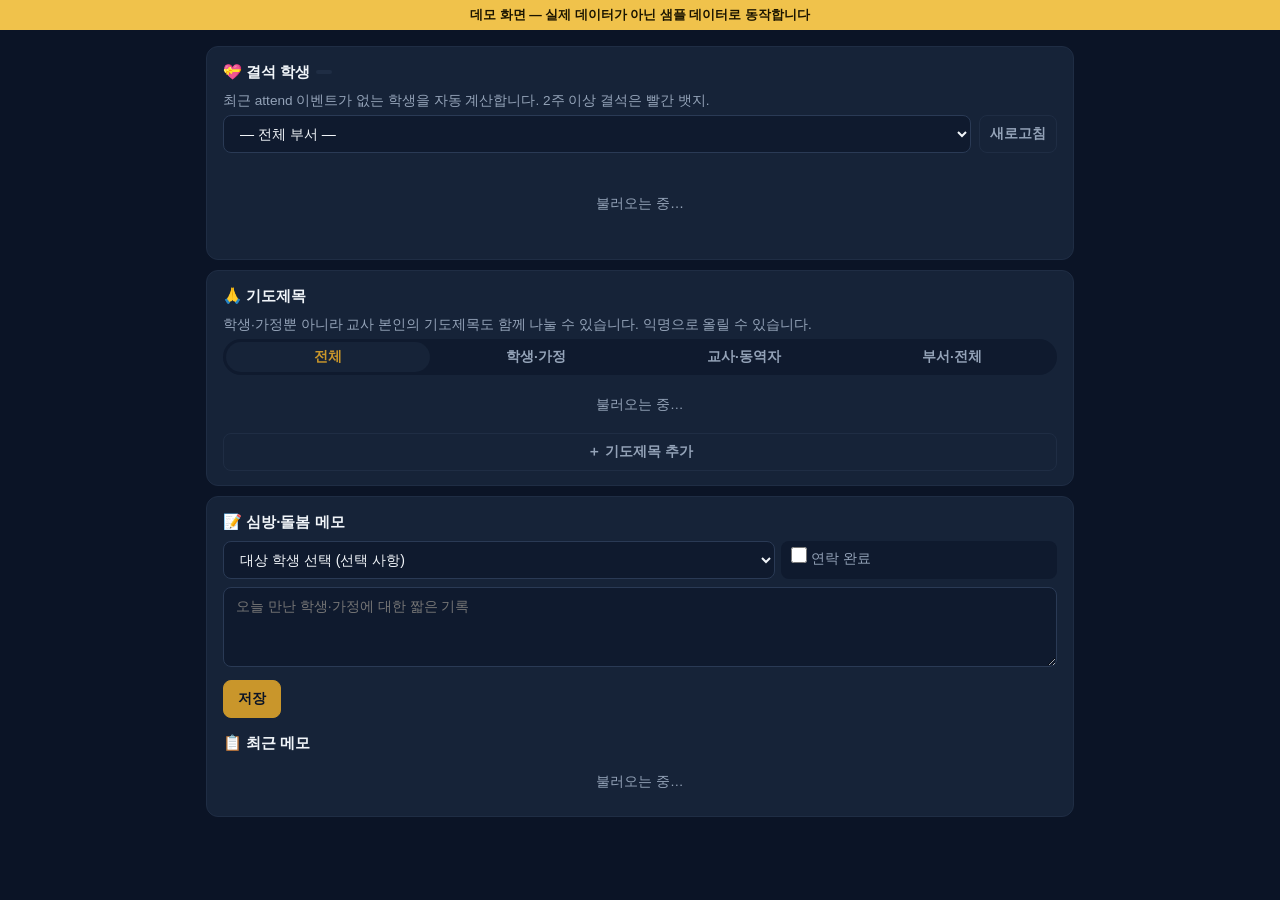
==== alerts.html @ be1c10ff "이음 스쿨 v5 데모 — 샘플 데이터로 동작 (로그인 불필요)" ====
<!doctype html>
<html lang="ko">
<head>
<meta charset="utf-8" />
<meta name="viewport" content="width=device-width, initial-scale=1" />
<meta name="theme-color" content="#0B1426" />
<title>이음 교회학교 — 돌봄</title>
<link rel="stylesheet" href="./static/eum-shell-v2.css" />
<style>
  .filter-tabs {
    display: flex; gap: 4px;
    background: var(--bg-input);
    padding: 3px;
    border-radius: var(--radius-pill);
    margin-bottom: 10px;
  }
  .filter-tabs button {
    flex: 1;
    background: transparent;
    border: 0;
    color: var(--text-sub);
    padding: 6px 10px;
    border-radius: var(--radius-pill);
    font-size: 0.85rem;
    font-weight: 600;
    cursor: pointer;
    font-family: inherit;
  }
  .filter-tabs button.on {
    background: var(--bg-card);
    color: var(--teal);
  }
  .prayer-li {
    align-items: flex-start !important;
  }
  .prayer-li .who-line {
    display: flex; align-items: center; gap: 6px;
    margin-bottom: 2px; flex-wrap: wrap;
  }
  .prayer-li .actions {
    margin-left: auto; display: flex; gap: 4px;
  }
  .prayer-form {
    background: var(--bg-soft);
    border: 1px solid var(--border);
    border-radius: var(--radius-btn);
    padding: 10px;
    margin-top: 8px;
  }
  .prayer-form .radio-row {
    display: flex; gap: 6px; flex-wrap: wrap; margin-bottom: 8px;
  }
  .prayer-form .radio-row label {
    flex: 1; min-width: 90px;
    display: inline-flex; align-items: center; gap: 4px;
    padding: 5px 10px;
    background: var(--bg-input);
    border: 1px solid var(--border-strong);
    border-radius: var(--radius-pill);
    font-size: 0.85rem;
    cursor: pointer; margin: 0;
    justify-content: center;
  }
  .prayer-form .radio-row label.on {
    background: rgba(167,139,250,0.15);
    border-color: var(--purple);
    color: var(--purple);
    font-weight: 700;
  }
  .prayer-form .radio-row input { display: none; }
  .anon-toggle {
    display: flex; align-items: center; gap: 6px;
    padding: 6px 10px;
    background: var(--bg-input);
    border-radius: var(--radius-btn);
    font-size: 0.85rem;
    margin: 6px 0;
    cursor: pointer;
  }
  .anon-toggle input { width: 16px; height: 16px; margin: 0; }

  .care-form .form-grid {
    display: grid; grid-template-columns: 2fr 1fr; gap: 6px;
    margin-bottom: 8px;
  }
  @media (max-width: 480px) {
    .care-form .form-grid { grid-template-columns: 1fr; }
  }
  .care-log-li { align-items: flex-start !important; }
  .care-log-li .actions { margin-left: auto; display: flex; gap: 4px; flex-shrink: 0; }
</style>
</head>
<body>
<div style="position:sticky;top:0;z-index:9999;background:#F0C24B;color:#1A1400;text-align:center;padding:6px 10px;font-size:12.5px;font-weight:700;font-family:sans-serif;">데모 화면 — 실제 데이터가 아닌 샘플 데이터로 동작합니다</div>

<main class="eum-main">

  <!-- 결석 학생 -->
  <section class="eum-c">
    <h2>💝 결석 학생 <span class="eum-badge" id="absent-count"></span></h2>
    <p class="hint">최근 attend 이벤트가 없는 학생을 자동 계산합니다. 2주 이상 결석은 빨간 뱃지.</p>
    <div style="display:flex; gap:8px; margin-bottom: 8px;">
      <select id="absent-dept" style="flex:1"><option value="">— 전체 부서 —</option></select>
      <button class="eum-btn eum-btn--ghost eum-btn--sm" id="btn-refresh-absent">새로고침</button>
    </div>
    <div id="absent-list">
      <div class="eum-empty"><div class="msg">불러오는 중…</div></div>
    </div>
  </section>

  <!-- 기도제목 -->
  <section class="eum-c">
    <h2>🙏 기도제목</h2>
    <p class="hint">학생·가정뿐 아니라 교사 본인의 기도제목도 함께 나눌 수 있습니다. 익명으로 올릴 수 있습니다.</p>

    <div class="filter-tabs">
      <button class="on" data-filter="all">전체</button>
      <button data-filter="student">학생·가정</button>
      <button data-filter="teacher">교사·동역자</button>
      <button data-filter="department">부서·전체</button>
    </div>

    <ul class="eum-list" id="prayer-list">
      <li style="justify-content: center; color: var(--text-sub); font-size: 0.85rem;">불러오는 중…</li>
    </ul>

    <button class="eum-btn eum-btn--ghost" id="btn-toggle-form" style="margin-top: 8px; width: 100%;">
      ＋ 기도제목 추가
    </button>

    <div class="prayer-form" id="prayer-form" style="display:none;">
      <label style="font-size: 0.85rem; color:var(--text-sub); display:block;">기도 주체</label>
      <div class="radio-row">
        <label class="on"><input type="radio" name="subject" value="student" checked> 학생·가정</label>
        <label><input type="radio" name="subject" value="teacher"> 교사·동역자</label>
        <label><input type="radio" name="subject" value="department"> 부서·전체</label>
      </div>

      <label style="font-size: 0.85rem; color:var(--text-sub); display:block;">대상 이름</label>
      <input type="text" id="p-who" placeholder="예: 이서연 가정 / 김교사 / 유년부" style="margin-bottom: 6px;" />

      <label style="font-size: 0.85rem; color:var(--text-sub); display:block;">내용</label>
      <textarea id="p-text" placeholder="기도제목 내용"></textarea>

      <label class="anon-toggle">
        <input type="checkbox" id="p-anon" />
        <span>익명으로 올리기</span>
        <span style="margin-left:auto; font-size: 0.85rem; color:var(--text-dim);">
          이름이 「익명」/「익명 교사」로 보입니다
        </span>
      </label>

      <div style="display:flex; gap: 6px;">
        <button class="eum-btn eum-btn--primary" id="btn-save-prayer">저장</button>
        <button class="eum-btn eum-btn--ghost" id="btn-cancel-prayer">취소</button>
      </div>
    </div>
  </section>

  <!-- 심방·돌봄 메모 -->
  <section class="eum-c care-form">
    <h2>📝 심방·돌봄 메모</h2>
    <div class="form-grid">
      <select id="care-student"><option value="">대상 학생 선택 (선택 사항)</option></select>
      <label class="anon-toggle" style="margin: 0;">
        <input type="checkbox" id="care-contacted" />
        <span>연락 완료</span>
      </label>
    </div>
    <textarea id="care-memo" placeholder="오늘 만난 학생·가정에 대한 짧은 기록"></textarea>
    <div style="display:flex; gap: 8px; margin-top: 8px; align-items: center;">
      <button class="eum-btn eum-btn--primary" id="btn-save-memo">저장</button>
      <span class="hint" id="memo-msg"></span>
    </div>

    <h2 style="margin-top: 14px;">📋 최근 메모</h2>
    <ul class="eum-list" id="care-list">
      <li style="justify-content: center; color: var(--text-sub); font-size: 0.85rem;">불러오는 중…</li>
    </ul>
  </section>

</main>

<script src="./static/data.js"></script>
<script src="./static/eum-shell-v2.js"></script>
<script>
(async function () {
  if (!(await EumShell.guard())) return;

  var me = await Eum.me(true);
  if (!me) {
    document.body.innerHTML = '<p style="padding:40px; text-align:center;">로그인이 필요합니다.</p>';
    return;
  }

  EumShell.mount({
    pageId: "alerts", title: "이음 교회학교",
    church: me.church.name, dept: ""
  });

  var churchId = me.church.id;

  function esc(s) {
    return String(s == null ? "" : s)
      .replace(/&/g,"&amp;").replace(/</g,"&lt;").replace(/>/g,"&gt;")
      .replace(/"/g,"&quot;");
  }
  function displayPhone(p) {
    if (!p) return "";
    var s = String(p).replace(/\s|-/g, "");
    if (s.startsWith("+82")) s = "0" + s.substring(3);
    var d = s.replace(/\D/g, "");
    if (d.length === 11) return d.substring(0,3) + "-" + d.substring(3,7) + "-" + d.substring(7);
    if (d.length === 10) return d.substring(0,3) + "-" + d.substring(3,6) + "-" + d.substring(6);
    return p;
  }

  var state = {
    depts: [], classes: [], students: [],
    prayers: [], careLogs: [],
    absentFilterDept: "",
    prayerFilter: "all"
  };

  // ─── 결석 학생 계산 ────────────────────────────────
  async function loadAbsent() {
    var list = document.getElementById("absent-list");
    list.innerHTML = '<div class="eum-empty"><div class="msg">불러오는 중…</div></div>';
    try {
      // 권한 기반으로 보이는 학생만
      var visible = state.students.filter(function (s) {
        if (!s.isActive) return false;
        if (state.absentFilterDept && s.departmentId !== state.absentFilterDept) return false;
        if (Eum.hasRole(me, "admin")) return true;
        if (Eum.hasRole(me, "manager") && me.departmentIds.indexOf(s.departmentId) >= 0) return true;
        if (Eum.hasRole(me, "operator") && me.classIds.indexOf(s.classId) >= 0) return true;
        return false;
      });

      if (!visible.length) {
        list.innerHTML = '<div class="eum-empty"><div class="msg">표시할 학생이 없습니다</div></div>';
        document.getElementById("absent-count").textContent = "0명";
        return;
      }

      var lastMap = await Data.events.lastAttendByStudent(visible.map(function (s) { return s.id; }));
      var today = new Date();
      var absentees = visible.map(function (s) {
        var last = lastMap[s.id];
        var weeksAgo;
        if (!last) {
          weeksAgo = 99; // 기록 없음
        } else {
          var diffDays = (today - new Date(last)) / (1000 * 60 * 60 * 24);
          weeksAgo = Math.floor(diffDays / 7);
        }
        return { student: s, weeksAgo: weeksAgo, last: last };
      })
      .filter(function (x) { return x.weeksAgo >= 1; })
      .sort(function (a, b) { return b.weeksAgo - a.weeksAgo; });

      document.getElementById("absent-count").textContent = absentees.length + "명";

      if (!absentees.length) {
        list.innerHTML = '<div class="eum-empty"><div class="ico">🌱</div><div class="msg">최근 1주 안에 모두 출석했습니다</div><div class="sub">수고하셨습니다!</div></div>';
        return;
      }

      list.innerHTML = absentees.map(function (x) {
        var s = x.student;
        var weekText = (x.weeksAgo >= 99) ? "기록 없음" : (x.weeksAgo + "주 결석");
        var badge = x.weeksAgo >= 2
          ? '<span class="eum-badge red">' + weekText + '</span>'
          : '<span class="eum-badge orange">' + weekText + '</span>';
        var parent = s.parent;
        var phone = parent && parent.phone || "";
        var parentLine = parent
          ? "보호자 " + esc(parent.name) + (phone ? " · " + esc(displayPhone(phone)) : "")
          : '<span class="hint">보호자 미등록</span>';
        var phoneActions = phone
          ? '<a class="eum-btn eum-btn--sm" href="tel:' + esc(phone) + '">📞</a>' +
            '<a class="eum-btn eum-btn--sm" href="sms:' + esc(phone) + '">💬</a>'
          : '';
        return '<div class="eum-row-item">'
             +   '<div class="eum-row-item__avatar">' + esc(s.name.substring(0, 1)) + '</div>'
             +   '<div class="eum-row-item__main">'
             +     '<div class="eum-row-item__name">' + esc(s.name) + ' ' + badge + '</div>'
             +     '<div class="eum-row-item__sub">' + parentLine + '</div>'
             +   '</div>'
             +   '<div class="eum-row-item__actions">' + phoneActions + '</div>'
             + '</div>';
      }).join("");
    } catch (e) {
      console.error(e);
      list.innerHTML = '<div class="eum-empty" style="color:var(--red)">불러오기 실패: ' + esc(e.message || String(e)) + '</div>';
    }
  }

  // ─── 기도제목 ─────────────────────────────────────
  function subjectBadge(type) {
    if (type === "student")    return '<span class="eum-badge orange">학생·가정</span>';
    if (type === "teacher")    return '<span class="eum-badge teal">교사</span>';
    if (type === "department") return '<span class="eum-badge blue">부서·전체</span>';
    return "";
  }
  function whoDisplay(p) {
    if (!p.isAnonymous) return esc(p.who);
    return p.subjectType === "teacher" ? "익명 교사"
         : p.subjectType === "student" ? "익명 가정"
         : "익명";
  }

  function renderPrayers() {
    var items = state.prayers.slice();
    if (state.prayerFilter !== "all") {
      items = items.filter(function (p) { return p.subjectType === state.prayerFilter; });
    }
    var list = document.getElementById("prayer-list");
    if (!items.length) {
      list.innerHTML = '<li style="justify-content: center; color: var(--text-sub); font-size: 0.85rem;">기도제목이 없습니다</li>';
      return;
    }
    list.innerHTML = items.map(function (p) {
      var anon = p.isAnonymous
        ? '<span class="eum-badge" style="background: rgba(248,113,113,0.15); color: var(--red);">익명</span>'
        : '';
      // 내 기록 또는 admin만 삭제 가능 (UX 단순화: admin만 노출)
      var canDelete = Eum.hasRole(me, "admin") || p.recordedBy === me.userId;
      var del = canDelete
        ? '<button class="eum-btn eum-btn--sm eum-btn--ghost" data-act="del-prayer" data-id="' + esc(p.id) + '" title="삭제">✕</button>'
        : '';
      return '<li class="prayer-li">'
           +   '<div style="flex:1; min-width:0;">'
           +     '<div class="who-line">'
           +       subjectBadge(p.subjectType) + anon
           +       '<strong>' + whoDisplay(p) + '</strong>'
           +       '<div class="actions">' + del + '</div>'
           +     '</div>'
           +     '<span class="hint">' + esc(p.body) + '</span>'
           +   '</div>'
           +   '<span class="meta">' + esc(p.occurredOn) + '</span>'
           + '</li>';
    }).join("");

    list.querySelectorAll('[data-act="del-prayer"]').forEach(function (btn) {
      btn.addEventListener("click", async function () {
        if (!confirm("이 기도제목을 삭제할까요?")) return;
        try {
          await Data.prayers.remove(btn.getAttribute("data-id"));
          state.prayers = state.prayers.filter(function (p) { return p.id !== btn.getAttribute("data-id"); });
          Data.toast("삭제됨", "ok");
          renderPrayers();
        } catch (e) { Data.toast("삭제 실패: " + (e.message || e), "err"); }
      });
    });
  }

  // 필터 탭
  document.querySelectorAll(".filter-tabs button").forEach(function (b) {
    b.addEventListener("click", function () {
      document.querySelectorAll(".filter-tabs button").forEach(function (x) { x.classList.remove("on"); });
      b.classList.add("on");
      state.prayerFilter = b.getAttribute("data-filter");
      renderPrayers();
    });
  });

  // 추가 폼 토글
  var btnToggleForm = document.getElementById("btn-toggle-form");
  btnToggleForm.addEventListener("click", function () {
    var f = document.getElementById("prayer-form");
    var open = f.style.display !== "none";
    f.style.display = open ? "none" : "";
    btnToggleForm.textContent = open ? "＋ 기도제목 추가" : "× 닫기";
  });

  // 주체 라디오 시각 표시
  document.querySelectorAll('.radio-row input[type=radio]').forEach(function (r) {
    r.addEventListener("change", function () {
      document.querySelectorAll(".radio-row label").forEach(function (l) { l.classList.remove("on"); });
      r.closest("label").classList.add("on");
    });
  });

  // 저장
  document.getElementById("btn-save-prayer").addEventListener("click", async function () {
    var subject = document.querySelector('.radio-row input[type=radio]:checked').value;
    var who = document.getElementById("p-who").value.trim();
    var body = document.getElementById("p-text").value.trim();
    var anon = document.getElementById("p-anon").checked;
    if (!who || !body) {
      Data.toast("대상 이름과 내용을 모두 입력해 주세요", "err");
      return;
    }
    try {
      var created = await Data.prayers.create(churchId, {
        subjectType: subject, who: who, body: body, isAnonymous: anon
      }, me.userId);
      state.prayers.unshift({
        id: created.id, subjectType: created.subject_type,
        who: created.who, body: created.body, isAnonymous: created.is_anonymous,
        occurredOn: created.occurred_on, recordedBy: created.recorded_by
      });
      document.getElementById("p-who").value = "";
      document.getElementById("p-text").value = "";
      document.getElementById("p-anon").checked = false;
      document.getElementById("prayer-form").style.display = "none";
      btnToggleForm.textContent = "＋ 기도제목 추가";
      Data.toast("저장됨", "ok");
      renderPrayers();
    } catch (e) {
      Data.toast("저장 실패: " + (e.message || e), "err");
    }
  });

  document.getElementById("btn-cancel-prayer").addEventListener("click", function () {
    document.getElementById("prayer-form").style.display = "none";
    btnToggleForm.textContent = "＋ 기도제목 추가";
  });

  // ─── 심방·돌봄 메모 ──────────────────────────────
  function renderCareLogs() {
    var list = document.getElementById("care-list");
    if (!state.careLogs.length) {
      list.innerHTML = '<li style="justify-content: center; color: var(--text-sub); font-size: 0.85rem;">메모가 없습니다</li>';
      return;
    }
    list.innerHTML = state.careLogs.slice(0, 20).map(function (c) {
      var stu = c.studentId
        ? (state.students.find(function (s) { return s.id === c.studentId; }) || { name: "(삭제된 학생)" })
        : null;
      var stuLine = stu ? '<span class="eum-badge purple">' + esc(stu.name) + '</span> ' : '';
      var contacted = c.contacted ? '<span class="eum-badge green">연락 완료</span>' : '';
      var canDelete = Eum.hasRole(me, "admin") || c.teacherId === me.teacherId;
      var del = canDelete
        ? '<button class="eum-btn eum-btn--sm eum-btn--ghost" data-act="del-care" data-id="' + esc(c.id) + '">✕</button>'
        : '';
      var toggleContact = canDelete
        ? '<button class="eum-btn eum-btn--sm" data-act="toggle-contacted" data-id="' + esc(c.id) + '">' +
          (c.contacted ? '연락 취소' : '연락 완료') + '</button>'
        : '';
      return '<li class="care-log-li">'
           +   '<div style="flex:1; min-width:0;">'
           +     '<div style="margin-bottom:2px;">' + stuLine + contacted + '</div>'
           +     '<span class="hint">' + esc(c.notes) + '</span>'
           +   '</div>'
           +   '<div class="actions">'
           +     '<span class="meta" style="margin-right:4px;">' + esc(c.occurredOn) + '</span>'
           +     toggleContact + del
           +   '</div>'
           + '</li>';
    }).join("");

    list.querySelectorAll('[data-act="del-care"]').forEach(function (btn) {
      btn.addEventListener("click", async function () {
        if (!confirm("이 메모를 삭제할까요?")) return;
        try {
          var id = btn.getAttribute("data-id");
          await Data.careLogs.remove(id);
          state.careLogs = state.careLogs.filter(function (c) { return c.id !== id; });
          Data.toast("삭제됨", "ok");
          renderCareLogs();
        } catch (e) { Data.toast("삭제 실패: " + (e.message || e), "err"); }
      });
    });
    list.querySelectorAll('[data-act="toggle-contacted"]').forEach(function (btn) {
      btn.addEventListener("click", async function () {
        var id = btn.getAttribute("data-id");
        var c = state.careLogs.find(function (x) { return x.id === id; });
        if (!c) return;
        try {
          await Data.careLogs.update(id, { contacted: !c.contacted });
          c.contacted = !c.contacted;
          Data.toast("저장됨", "ok");
          renderCareLogs();
        } catch (e) { Data.toast("실패: " + (e.message || e), "err"); }
      });
    });
  }

  document.getElementById("btn-save-memo").addEventListener("click", async function () {
    var v = document.getElementById("care-memo").value.trim();
    var sid = document.getElementById("care-student").value || null;
    var contacted = document.getElementById("care-contacted").checked;
    var msg = document.getElementById("memo-msg");
    if (!v) {
      msg.innerHTML = '<span style="color:var(--red)">내용을 입력해 주세요</span>';
      return;
    }
    try {
      var created = await Data.careLogs.create(churchId, {
        studentId: sid,
        teacherId: me.teacherId,
        notes: v,
        contacted: contacted
      });
      state.careLogs.unshift({
        id: created.id, studentId: created.student_id, teacherId: created.teacher_id,
        notes: created.notes, occurredOn: created.occurred_on, contacted: created.contacted
      });
      document.getElementById("care-memo").value = "";
      document.getElementById("care-contacted").checked = false;
      document.getElementById("care-student").value = "";
      msg.innerHTML = '<span style="color:var(--green)">저장됨</span>';
      renderCareLogs();
    } catch (e) {
      msg.innerHTML = '<span style="color:var(--red)">' + esc(e.message || String(e)) + '</span>';
    }
  });

  // 결석 부서 필터
  document.getElementById("absent-dept").addEventListener("change", function () {
    state.absentFilterDept = this.value;
    loadAbsent();
  });
  document.getElementById("btn-refresh-absent").addEventListener("click", loadAbsent);

  // ─── 부트 ───────────────────────────────────────
  async function boot() {
    try {
      state.depts    = await Data.departments.list(true);
      state.classes  = await Data.classes.list(true);
      state.students = await Data.students.listAll(false);

      // 결석 부서 필터 옵션
      var df = document.getElementById("absent-dept");
      df.innerHTML = '<option value="">— 전체 부서 —</option>' +
        state.depts.filter(function (d) { return d.is_active; })
          .sort(function (a, b) { return a.sort_order - b.sort_order; })
          .map(function (d) {
            return '<option value="' + esc(d.id) + '">' + esc(d.name) + '</option>';
          }).join("");

      // 심방 학생 select 옵션
      var cs = document.getElementById("care-student");
      cs.innerHTML = '<option value="">대상 학생 선택 (선택 사항)</option>' +
        state.students.map(function (s) {
          return '<option value="' + esc(s.id) + '">' + esc(s.name) + '</option>';
        }).join("");

      state.prayers = await Data.prayers.list();
      state.careLogs = await Data.careLogs.list({ limit: 50 });

      renderPrayers();
      renderCareLogs();
      await loadAbsent();
    } catch (e) {
      console.error(e);
      Data.toast("초기 로드 실패: " + (e.message || e), "err");
    }
  }

  await boot();
})();
</script>
</body>
</html>
---- static/eum-shell-v2.css ----
/* ============================================================
   이음 스쿨 v5 Shell — 마이리얼ID형 다크 네이비 대시보드
   2026-05-15 신규 작성 (eum-school-v5)

   색 팔레트:
   - 배경     #0B1426 (가장 어두운 네이비)
   - 카드     #162338
   - 카드 hover #1B2A42
   - 청록     #2DD4BF (출석·완료)
   - 파랑     #60A5FA (정보·온라인)
   - 주황     #FB923C (대기·새친구)
   - 빨강     #F87171 (결석·돌봄 필요)
   - 초록     #4ADE80 (성공)
   - 보라     #A78BFA (기도제목)
   ============================================================ */

* { box-sizing: border-box; margin: 0; padding: 0; }
html, body { height: 100%; }

:root {
  --bg-app: #0B1426;
  --bg-card: #162338;
  --bg-card-hover: #1B2A42;
  --bg-soft: #1F2D44;
  --bg-input: #0F1A2E;

  --border: #1F2D44;
  --border-strong: #2A3A55;

  --text: #F1F5F9;
  --text-sub: #94A3B8;
  --text-dim: #64748B;

  --teal:   #C9962B;
  --blue:   #F0BC78;
  --orange: #FB923C;
  --green:  #4ADE80;
  --red:    #F87171;
  --purple: #A78BFA;

  --radius-card: 12px;
  --radius-btn: 8px;
  --radius-pill: 999px;
}

body {
  font-family: -apple-system, BlinkMacSystemFont, "Pretendard",
               "Apple SD Gothic Neo", "Segoe UI", Roboto, sans-serif;
  font-size: 14px;
  color: var(--text);
  background: var(--bg-app);
  line-height: 1.45;
  padding-bottom: 70px; /* 하단 탭 공간 */
}

a { color: var(--blue); text-decoration: none; }

/* ─── 상단 헤더 ─────────────────────────────────────── */
.eum-h {
  position: sticky; top: 0; z-index: 20;
  background: var(--bg-app);
  border-bottom: 1px solid var(--border);
  padding: 12px 16px;
}
.eum-h__top { display: flex; align-items: center; gap: 10px; }
.eum-h__logo {
  width: 30px; height: 30px;
  background: rgba(201, 150, 43, 0.1);
  border: 1px solid rgba(201, 150, 43, 0.25);
  border-radius: 8px;
  display: flex; align-items: center; justify-content: center;
  overflow: hidden;
}
.eum-h__brand { font-weight: 800; font-size: 1rem; letter-spacing: -0.01em; }
.eum-h__spacer { flex: 1; }
.eum-h__btn {
  border: 0; background: var(--bg-soft); color: var(--text);
  padding: 6px 12px; border-radius: var(--radius-pill);
  font-size: 0.85rem; cursor: pointer;
}
.eum-h__btn:hover { background: var(--bg-card-hover); }
.eum-h__meta {
  margin-top: 6px; font-size: 0.85rem; color: var(--text-sub);
  display: flex; gap: 6px; align-items: center; flex-wrap: wrap;
}
.eum-h__meta strong { color: var(--text); font-weight: 600; }

/* ─── 메인 ─────────────────────────────────────────── */
.eum-main {
  max-width: 900px;
  margin: 0 auto;
  padding: 12px;
}

/* ─── 히어로 카드 ──────────────────────────────────── */
.eum-hero {
  background: linear-gradient(135deg, #16335A 0%, #1A4F6E 100%);
  border: 1px solid #2A4F7E;
  border-radius: var(--radius-card);
  padding: 18px;
  margin-bottom: 12px;
}
.eum-hero__label {
  font-size: 0.85rem; color: #93C5FD;
  text-transform: uppercase; letter-spacing: 0.05em; margin-bottom: 4px;
}
.eum-hero__title {
  font-size: 1.15rem; font-weight: 700; color: var(--text); margin-bottom: 14px;
}
.eum-hero__actions {
  display: grid; grid-template-columns: repeat(3, 1fr); gap: 8px;
}
.eum-hero__action {
  background: rgba(255,255,255,0.08);
  border: 1px solid rgba(255,255,255,0.12);
  color: var(--text);
  padding: 10px 8px;
  border-radius: var(--radius-btn);
  font-size: 0.85rem; font-weight: 600;
  cursor: pointer; text-align: center;
  text-decoration: none;
}
.eum-hero__action:hover { background: rgba(255,255,255,0.14); }

/* ─── 카드 ─────────────────────────────────────────── */
.eum-c {
  background: var(--bg-card);
  border: 1px solid var(--border);
  border-radius: var(--radius-card);
  padding: 14px 16px;
  margin-bottom: 10px;
}
.eum-c h2 {
  font-size: 0.95rem;
  color: var(--text);
  margin-bottom: 8px;
  font-weight: 700;
  display: flex; align-items: center; gap: 6px;
}
.eum-c h3 {
  font-size: 0.85rem; color: var(--text); font-weight: 600;
  margin: 8px 0 4px;
}
.eum-c p, .eum-c .hint {
  font-size: 0.85rem; color: var(--text-sub); margin-bottom: 4px;
}

/* ─── KPI 그리드 ───────────────────────────────────── */
.eum-kpis {
  display: grid;
  grid-template-columns: repeat(3, 1fr);
  gap: 8px;
  margin-bottom: 10px;
}
.eum-kpi {
  background: var(--bg-card);
  border: 1px solid var(--border);
  border-radius: var(--radius-card);
  padding: 12px;
}
.eum-kpi__label {
  font-size: 0.85rem; color: var(--text-sub); margin-bottom: 4px;
}
.eum-kpi__value {
  font-size: 1.55rem; font-weight: 800; color: var(--text); line-height: 1.1;
}
.eum-kpi__unit {
  font-size: 0.85rem; color: var(--text-dim);
  margin-left: 2px; font-weight: 600;
}
.eum-kpi.acc-teal   { border-left: 3px solid var(--teal); }
.eum-kpi.acc-blue   { border-left: 3px solid var(--blue); }
.eum-kpi.acc-orange { border-left: 3px solid var(--orange); }
.eum-kpi.acc-red    { border-left: 3px solid var(--red); }
.eum-kpi.acc-green  { border-left: 3px solid var(--green); }
.eum-kpi.acc-purple { border-left: 3px solid var(--purple); }

/* ─── 운영 현황(진행률) ────────────────────────────── */
.eum-prog__row {
  display: flex; align-items: center; gap: 10px;
  padding: 8px 0; border-bottom: 1px solid var(--border);
}
.eum-prog__row:last-child { border-bottom: 0; }
.eum-prog__label {
  flex: 0 0 96px; font-size: 0.85rem;
  color: var(--text); font-weight: 600;
}
.eum-prog__bar {
  flex: 1; height: 6px;
  background: var(--bg-soft); border-radius: var(--radius-pill);
  overflow: hidden;
}
.eum-prog__fill {
  height: 100%;
  background: linear-gradient(90deg, var(--teal), var(--blue));
  border-radius: var(--radius-pill);
}
.eum-prog__value {
  flex: 0 0 44px; text-align: right; font-size: 0.85rem;
  font-weight: 700; color: var(--text);
}

/* ─── 빠른 실행 ────────────────────────────────────── */
.eum-quick {
  display: grid;
  grid-template-columns: repeat(3, 1fr);
  gap: 8px;
}
.eum-quick__btn {
  background: var(--bg-soft);
  border: 1px solid var(--border);
  color: var(--text);
  padding: 14px 8px;
  border-radius: var(--radius-card);
  font-size: 0.85rem; font-weight: 600;
  cursor: pointer; text-align: center;
  text-decoration: none;
  display: flex; flex-direction: column; align-items: center; gap: 4px;
}
.eum-quick__btn:hover {
  background: var(--bg-card-hover);
  border-color: var(--border-strong);
}
.eum-quick__btn .ico { font-size: 1.2rem; line-height: 1; }

/* ─── 리스트 ───────────────────────────────────────── */
.eum-list { list-style: none; }
.eum-list li {
  padding: 10px 0;
  border-bottom: 1px solid var(--border);
  font-size: 0.88rem; color: var(--text);
  display: flex; align-items: center; gap: 8px;
}
.eum-list li:last-child { border-bottom: 0; }
.eum-list .meta {
  font-size: 0.85rem; color: var(--text-sub); margin-left: auto;
}

/* ─── 폼 ───────────────────────────────────────────── */
.eum-c select,
.eum-c input[type="text"], .eum-c input[type="search"],
.eum-c input[type="date"], .eum-c input[type="tel"],
.eum-c input[type="email"], .eum-c input[type="password"],
.eum-c input[type="number"],
.eum-c textarea {
  background: var(--bg-input);
  border: 1px solid var(--border-strong);
  color: var(--text);
  padding: 9px 12px;
  border-radius: var(--radius-btn);
  font-size: 0.88rem;
  font-family: inherit;
  width: 100%;
}
.eum-c select:focus, .eum-c input:focus, .eum-c textarea:focus {
  outline: 2px solid var(--teal); outline-offset: -1px;
}
.eum-c label {
  font-size: 0.85rem; color: var(--text-sub);
  display: block; margin-bottom: 4px;
}
.eum-c textarea { min-height: 80px; resize: vertical; }

/* ─── 버튼 ─────────────────────────────────────────── */
.eum-btn {
  display: inline-flex; align-items: center; justify-content: center; gap: 6px;
  padding: 9px 14px;
  border: 1px solid var(--border-strong);
  background: var(--bg-soft);
  color: var(--text);
  border-radius: var(--radius-btn);
  font-size: 0.85rem; font-weight: 600;
  cursor: pointer; font-family: inherit;
  text-decoration: none;
}
.eum-btn:hover { background: var(--bg-card-hover); }
.eum-btn--primary {
  background: var(--teal); color: #0B1426; border-color: var(--teal);
}
.eum-btn--primary:hover { background: #6EE7D6; }
.eum-btn--ghost {
  background: transparent; color: var(--text-sub); border-color: var(--border);
}
.eum-btn--ghost:hover { color: var(--text); border-color: var(--border-strong); }
.eum-btn--sm { padding: 6px 10px; font-size: 0.85rem; }

/* ─── 뱃지 ─────────────────────────────────────────── */
.eum-badge {
  display: inline-flex; align-items: center; gap: 4px;
  padding: 2px 8px;
  font-size: 0.85rem; font-weight: 600;
  border-radius: var(--radius-pill);
  background: var(--bg-soft); color: var(--text-sub);
}
.eum-badge.teal   { background: rgba(45,212,191,0.15); color: var(--teal); }
.eum-badge.blue   { background: rgba(96,165,250,0.15); color: var(--blue); }
.eum-badge.orange { background: rgba(251,146,60,0.15); color: var(--orange); }
.eum-badge.red    { background: rgba(248,113,113,0.15); color: var(--red); }
.eum-badge.green  { background: rgba(74,222,128,0.15); color: var(--green); }
.eum-badge.purple { background: rgba(167,139,250,0.15); color: var(--purple); }

/* ─── 학생 row ─────────────────────────────────────── */
.eum-row-item {
  display: flex; align-items: center; gap: 10px;
  padding: 10px 12px;
  background: var(--bg-soft);
  border-radius: var(--radius-btn);
  margin-bottom: 6px;
}
.eum-row-item__avatar {
  width: 38px; height: 38px; border-radius: 50%;
  background: linear-gradient(135deg, var(--blue), var(--purple));
  display: flex; align-items: center; justify-content: center;
  color: #fff; font-weight: 700; font-size: 0.9rem;
  flex-shrink: 0;
}
.eum-row-item__main { flex: 1; min-width: 0; }
.eum-row-item__name { font-weight: 700; font-size: 0.92rem; }
.eum-row-item__sub {
  font-size: 0.85rem; color: var(--text-sub); margin-top: 2px;
}
.eum-row-item__actions { display: flex; gap: 4px; flex-shrink: 0; }

/* ─── 빈 상태 ──────────────────────────────────────── */
.eum-empty {
  padding: 32px 16px;
  text-align: center;
  color: var(--text-sub);
}
.eum-empty .ico { font-size: 2rem; opacity: 0.4; margin-bottom: 6px; }
.eum-empty .msg { font-size: 0.88rem; }
.eum-empty .sub {
  font-size: 0.85rem; color: var(--text-dim); margin-top: 4px;
}

/* ─── 출석 체크 ────────────────────────────────────── */
.eum-att__grid { display: grid; gap: 6px; }
.eum-att__row {
  display: flex; align-items: center; gap: 8px;
  padding: 10px 12px;
  background: var(--bg-soft);
  border-radius: var(--radius-btn);
}
.eum-att__row .name { flex: 1; font-weight: 600; font-size: 0.9rem; }
.eum-att__row .states { display: flex; gap: 4px; }
.eum-att__row .state {
  border: 1px solid var(--border-strong);
  background: transparent;
  color: var(--text-sub);
  padding: 5px 10px;
  border-radius: var(--radius-pill);
  font-size: 0.85rem; font-weight: 600;
  cursor: pointer;
}
.eum-att__row .state.on.attend { background: var(--green); color: #0B1426; border-color: var(--green); }
.eum-att__row .state.on.online { background: var(--blue);  color: #0B1426; border-color: var(--blue); }
.eum-att__row .state.on.absent { background: var(--red);   color: #0B1426; border-color: var(--red); }

/* ─── 최근 8주 표 ───────────────────────────────────── */
.eum-8w { width: 100%; border-collapse: collapse; font-size: 0.85rem; }
.eum-8w th, .eum-8w td {
  padding: 6px; text-align: center;
  border-bottom: 1px solid var(--border);
}
.eum-8w th { color: var(--text-sub); font-weight: 600; }
.eum-8w td:first-child, .eum-8w th:first-child {
  text-align: left; font-weight: 600; color: var(--text);
}

/* ─── 하단 탭 (5개) ────────────────────────────────── */
.eum-bot {
  position: fixed; bottom: 0; left: 0; right: 0;
  background: var(--bg-card);
  border-top: 1px solid var(--border);
  display: flex;
  z-index: 30;
  padding: 6px 0 max(6px, env(safe-area-inset-bottom));
}
.eum-bot a {
  flex: 1;
  display: flex; flex-direction: column; align-items: center; gap: 2px;
  padding: 4px 0;
  color: var(--text-dim);
  font-size: 0.85rem; font-weight: 700;
}
.eum-bot a .ico { font-size: 1.2rem; line-height: 1; display: flex; align-items: center; justify-content: center; height: 20px; }
.eum-bot a .ico svg { display: block; }
.eum-bot a.on { color: var(--teal); }

/* ─── 데스크톱 ─────────────────────────────────────── */
@media (min-width: 800px) {
  .eum-main { padding: 16px; }
  .eum-kpis { grid-template-columns: repeat(6, 1fr); }
  .eum-quick { grid-template-columns: repeat(6, 1fr); }
}

/* ─── 이음 패밀리 푸터 ─────────────────────────────── */
.eum-family {
  margin-top: 32px;
  margin-bottom: 16px;
  background: linear-gradient(150deg, #0d1b3e 0%, #1a1050 50%, #1e3a8a 100%);
  border: 1px solid rgba(252, 211, 77, 0.25);
  box-shadow: 0 8px 28px rgba(13, 27, 62, 0.45);
  border-radius: 16px;
  padding: 16px;
  color: #fff;
  text-align: left;
}
.eum-family-header {
  margin-bottom: 12px;
}
.eum-family-title {
  font-size: 15px;
  font-weight: 900;
  margin: 0 0 4px 0;
  background: linear-gradient(135deg, #fef3c7 0%, #C9962B 50%, #8A6D1F 100%);
  -webkit-background-clip: text;
  background-clip: text;
  -webkit-text-fill-color: transparent;
}
.eum-family-sub {
  font-size: 11px;
  color: rgba(255, 255, 255, 0.7);
  line-height: 1.45;
  margin: 0;
}
.eum-family-contact {
  margin: 12px 0 0 0;
  text-align: center;
  font-size: 10.5px;
  color: rgba(255, 255, 255, 0.55);
}
.eum-family-contact a {
  color: rgba(252, 211, 77, 0.9);
  text-decoration: underline;
  text-underline-offset: 4px;
}
.eum-family-grid {
  display: grid;
  gap: 8px;
  margin-top: 12px;
  grid-template-columns: repeat(5, 1fr);
}
@media (max-width: 640px) {
  .eum-family-grid {
    grid-template-columns: repeat(2, 1fr);
  }
}
.eum-family-card {
  display: flex;
  flex-direction: column;
  align-items: center;
  text-align: center;
  padding: 10px 8px;
  border-radius: 12px;
  text-decoration: none;
  background: rgba(255, 255, 255, 0.035);
  border: 1px solid rgba(255, 255, 255, 0.08);
  opacity: 1;
  transition: transform 0.15s ease, opacity 0.15s ease;
  height: 100%;
}
.eum-family-card.is-current {
  background: rgba(255, 255, 255, 0.04);
  border: 1px solid rgba(255, 255, 255, 0.08);
  opacity: 0.45;
  cursor: default;
}
.eum-family-card.is-coming-soon {
  background: rgba(255, 255, 255, 0.035);
  border: 1px solid rgba(255, 255, 255, 0.08);
  opacity: 0.45;
  cursor: not-allowed;
}
.eum-family-card:not(.is-current):not(.is-coming-soon):hover {
  transform: scale(1.03);
}
.eum-family-card:not(.is-current):not(.is-coming-soon):active {
  transform: scale(0.97);
}
.eum-family-emoji {
  font-size: 24px;
  margin-bottom: 4px;
  line-height: 1;
  font-family: "Apple Color Emoji", "Segoe UI Emoji", "Noto Color Emoji", "Twemoji Mozilla", emoji;
}
.eum-family-name {
  font-weight: 900;
  font-size: 11px;
  color: #fff;
  line-height: 1.2;
  margin: 0;
}
.eum-family-tag {
  font-size: 9.5px;
  color: rgba(255, 255, 255, 0.7);
  margin: 4px 0 0 0;
  line-height: 1.35;
}
.eum-family-badge {
  display: inline-block;
  margin-top: 6px;
  padding: 2px 6px;
  border-radius: 999px;
  background: rgba(255, 255, 255, 0.08);
  color: rgba(255, 255, 255, 0.6);
  font-size: 9px;
  font-weight: 700;
}
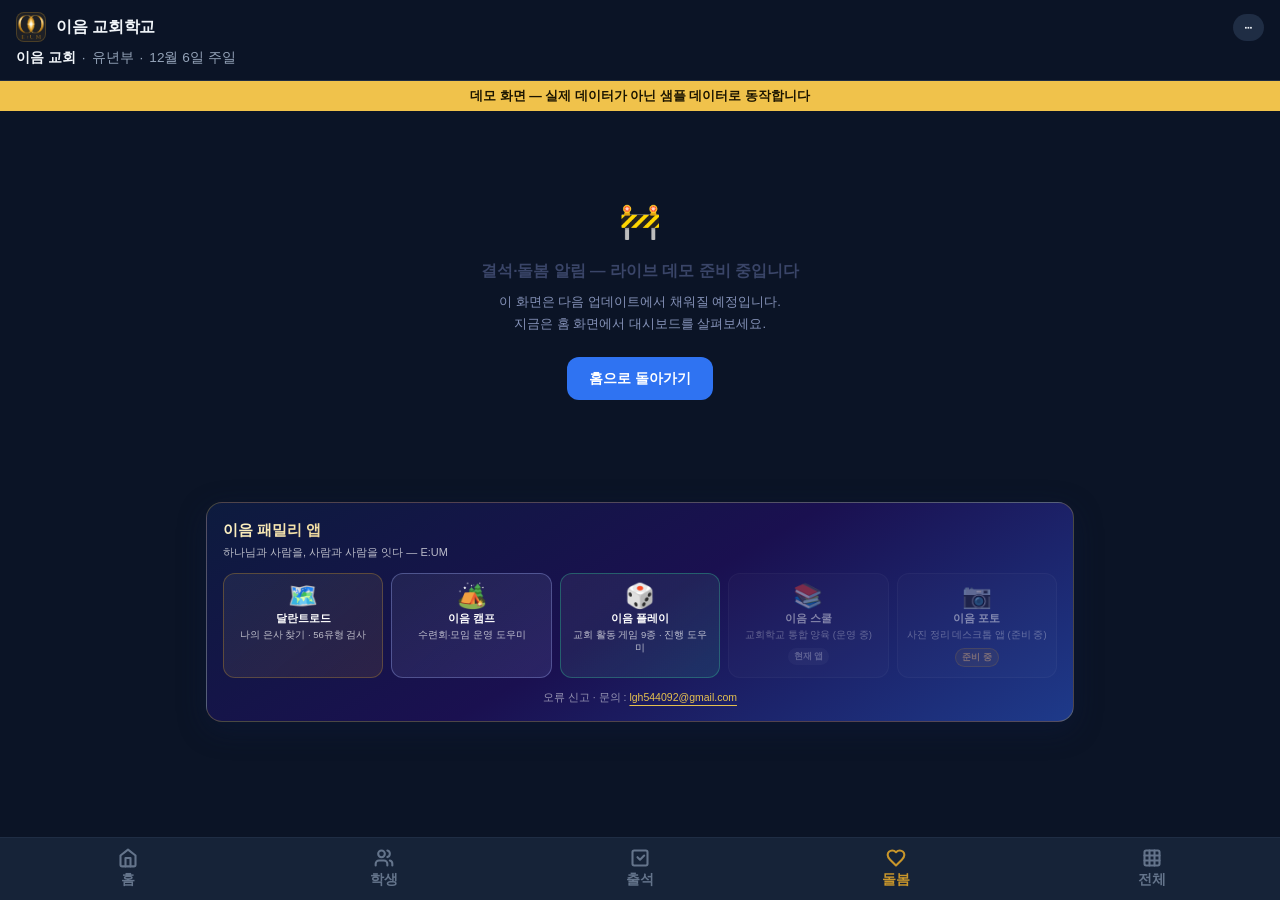
==== commit 1e6f4b86: "fix: 미구현 5개 화면을 안전한 준비중 안내로 교체 (Eum 전역 참조 크래시 제거)" ====
--- a/alerts.html
+++ b/alerts.html
@@ -94,463 +94,19 @@
 <div style="position:sticky;top:0;z-index:9999;background:#F0C24B;color:#1A1400;text-align:center;padding:6px 10px;font-size:12.5px;font-weight:700;font-family:sans-serif;">데모 화면 — 실제 데이터가 아닌 샘플 데이터로 동작합니다</div>
 
 <main class="eum-main">
-
-  <!-- 결석 학생 -->
-  <section class="eum-c">
-    <h2>💝 결석 학생 <span class="eum-badge" id="absent-count"></span></h2>
-    <p class="hint">최근 attend 이벤트가 없는 학생을 자동 계산합니다. 2주 이상 결석은 빨간 뱃지.</p>
-    <div style="display:flex; gap:8px; margin-bottom: 8px;">
-      <select id="absent-dept" style="flex:1"><option value="">— 전체 부서 —</option></select>
-      <button class="eum-btn eum-btn--ghost eum-btn--sm" id="btn-refresh-absent">새로고침</button>
-    </div>
-    <div id="absent-list">
-      <div class="eum-empty"><div class="msg">불러오는 중…</div></div>
-    </div>
-  </section>
-
-  <!-- 기도제목 -->
-  <section class="eum-c">
-    <h2>🙏 기도제목</h2>
-    <p class="hint">학생·가정뿐 아니라 교사 본인의 기도제목도 함께 나눌 수 있습니다. 익명으로 올릴 수 있습니다.</p>
-
-    <div class="filter-tabs">
-      <button class="on" data-filter="all">전체</button>
-      <button data-filter="student">학생·가정</button>
-      <button data-filter="teacher">교사·동역자</button>
-      <button data-filter="department">부서·전체</button>
-    </div>
-
-    <ul class="eum-list" id="prayer-list">
-      <li style="justify-content: center; color: var(--text-sub); font-size: 0.85rem;">불러오는 중…</li>
-    </ul>
-
-    <button class="eum-btn eum-btn--ghost" id="btn-toggle-form" style="margin-top: 8px; width: 100%;">
-      ＋ 기도제목 추가
-    </button>
-
-    <div class="prayer-form" id="prayer-form" style="display:none;">
-      <label style="font-size: 0.85rem; color:var(--text-sub); display:block;">기도 주체</label>
-      <div class="radio-row">
-        <label class="on"><input type="radio" name="subject" value="student" checked> 학생·가정</label>
-        <label><input type="radio" name="subject" value="teacher"> 교사·동역자</label>
-        <label><input type="radio" name="subject" value="department"> 부서·전체</label>
-      </div>
-
-      <label style="font-size: 0.85rem; color:var(--text-sub); display:block;">대상 이름</label>
-      <input type="text" id="p-who" placeholder="예: 이서연 가정 / 김교사 / 유년부" style="margin-bottom: 6px;" />
-
-      <label style="font-size: 0.85rem; color:var(--text-sub); display:block;">내용</label>
-      <textarea id="p-text" placeholder="기도제목 내용"></textarea>
-
-      <label class="anon-toggle">
-        <input type="checkbox" id="p-anon" />
-        <span>익명으로 올리기</span>
-        <span style="margin-left:auto; font-size: 0.85rem; color:var(--text-dim);">
-          이름이 「익명」/「익명 교사」로 보입니다
-        </span>
-      </label>
-
-      <div style="display:flex; gap: 6px;">
-        <button class="eum-btn eum-btn--primary" id="btn-save-prayer">저장</button>
-        <button class="eum-btn eum-btn--ghost" id="btn-cancel-prayer">취소</button>
-      </div>
-    </div>
-  </section>
-
-  <!-- 심방·돌봄 메모 -->
-  <section class="eum-c care-form">
-    <h2>📝 심방·돌봄 메모</h2>
-    <div class="form-grid">
-      <select id="care-student"><option value="">대상 학생 선택 (선택 사항)</option></select>
-      <label class="anon-toggle" style="margin: 0;">
-        <input type="checkbox" id="care-contacted" />
-        <span>연락 완료</span>
-      </label>
-    </div>
-    <textarea id="care-memo" placeholder="오늘 만난 학생·가정에 대한 짧은 기록"></textarea>
-    <div style="display:flex; gap: 8px; margin-top: 8px; align-items: center;">
-      <button class="eum-btn eum-btn--primary" id="btn-save-memo">저장</button>
-      <span class="hint" id="memo-msg"></span>
-    </div>
-
-    <h2 style="margin-top: 14px;">📋 최근 메모</h2>
-    <ul class="eum-list" id="care-list">
-      <li style="justify-content: center; color: var(--text-sub); font-size: 0.85rem;">불러오는 중…</li>
-    </ul>
-  </section>
-
+  <div style="padding:70px 20px; text-align:center; color:#8592B8; max-width:420px; margin:0 auto;">
+    <div style="font-size:34px; margin-bottom:14px;">🚧</div>
+    <p style="font-size:15.5px; font-weight:700; color:#3A4568; margin:0 0 8px;">결석·돌봄 알림 — 라이브 데모 준비 중입니다</p>
+    <p style="font-size:13px; line-height:1.7; margin:0 0 22px;">이 화면은 다음 업데이트에서 채워질 예정입니다.<br>지금은 홈 화면에서 대시보드를 살펴보세요.</p>
+    <a href="./home.html" style="display:inline-block; padding:12px 22px; border-radius:12px; background:#2F73F2; color:#fff; text-decoration:none; font-size:13.5px; font-weight:700;">홈으로 돌아가기</a>
+  </div>
 </main>
 
-<script src="./static/data.js"></script>
 <script src="./static/eum-shell-v2.js"></script>
 <script>
 (async function () {
   if (!(await EumShell.guard())) return;
-
-  var me = await Eum.me(true);
-  if (!me) {
-    document.body.innerHTML = '<p style="padding:40px; text-align:center;">로그인이 필요합니다.</p>';
-    return;
-  }
-
-  EumShell.mount({
-    pageId: "alerts", title: "이음 교회학교",
-    church: me.church.name, dept: ""
-  });
-
-  var churchId = me.church.id;
-
-  function esc(s) {
-    return String(s == null ? "" : s)
-      .replace(/&/g,"&amp;").replace(/</g,"&lt;").replace(/>/g,"&gt;")
-      .replace(/"/g,"&quot;");
-  }
-  function displayPhone(p) {
-    if (!p) return "";
-    var s = String(p).replace(/\s|-/g, "");
-    if (s.startsWith("+82")) s = "0" + s.substring(3);
-    var d = s.replace(/\D/g, "");
-    if (d.length === 11) return d.substring(0,3) + "-" + d.substring(3,7) + "-" + d.substring(7);
-    if (d.length === 10) return d.substring(0,3) + "-" + d.substring(3,6) + "-" + d.substring(6);
-    return p;
-  }
-
-  var state = {
-    depts: [], classes: [], students: [],
-    prayers: [], careLogs: [],
-    absentFilterDept: "",
-    prayerFilter: "all"
-  };
-
-  // ─── 결석 학생 계산 ────────────────────────────────
-  async function loadAbsent() {
-    var list = document.getElementById("absent-list");
-    list.innerHTML = '<div class="eum-empty"><div class="msg">불러오는 중…</div></div>';
-    try {
-      // 권한 기반으로 보이는 학생만
-      var visible = state.students.filter(function (s) {
-        if (!s.isActive) return false;
-        if (state.absentFilterDept && s.departmentId !== state.absentFilterDept) return false;
-        if (Eum.hasRole(me, "admin")) return true;
-        if (Eum.hasRole(me, "manager") && me.departmentIds.indexOf(s.departmentId) >= 0) return true;
-        if (Eum.hasRole(me, "operator") && me.classIds.indexOf(s.classId) >= 0) return true;
-        return false;
-      });
-
-      if (!visible.length) {
-        list.innerHTML = '<div class="eum-empty"><div class="msg">표시할 학생이 없습니다</div></div>';
-        document.getElementById("absent-count").textContent = "0명";
-        return;
-      }
-
-      var lastMap = await Data.events.lastAttendByStudent(visible.map(function (s) { return s.id; }));
-      var today = new Date();
-      var absentees = visible.map(function (s) {
-        var last = lastMap[s.id];
-        var weeksAgo;
-        if (!last) {
-          weeksAgo = 99; // 기록 없음
-        } else {
-          var diffDays = (today - new Date(last)) / (1000 * 60 * 60 * 24);
-          weeksAgo = Math.floor(diffDays / 7);
-        }
-        return { student: s, weeksAgo: weeksAgo, last: last };
-      })
-      .filter(function (x) { return x.weeksAgo >= 1; })
-      .sort(function (a, b) { return b.weeksAgo - a.weeksAgo; });
-
-      document.getElementById("absent-count").textContent = absentees.length + "명";
-
-      if (!absentees.length) {
-        list.innerHTML = '<div class="eum-empty"><div class="ico">🌱</div><div class="msg">최근 1주 안에 모두 출석했습니다</div><div class="sub">수고하셨습니다!</div></div>';
-        return;
-      }
-
-      list.innerHTML = absentees.map(function (x) {
-        var s = x.student;
-        var weekText = (x.weeksAgo >= 99) ? "기록 없음" : (x.weeksAgo + "주 결석");
-        var badge = x.weeksAgo >= 2
-          ? '<span class="eum-badge red">' + weekText + '</span>'
-          : '<span class="eum-badge orange">' + weekText + '</span>';
-        var parent = s.parent;
-        var phone = parent && parent.phone || "";
-        var parentLine = parent
-          ? "보호자 " + esc(parent.name) + (phone ? " · " + esc(displayPhone(phone)) : "")
-          : '<span class="hint">보호자 미등록</span>';
-        var phoneActions = phone
-          ? '<a class="eum-btn eum-btn--sm" href="tel:' + esc(phone) + '">📞</a>' +
-            '<a class="eum-btn eum-btn--sm" href="sms:' + esc(phone) + '">💬</a>'
-          : '';
-        return '<div class="eum-row-item">'
-             +   '<div class="eum-row-item__avatar">' + esc(s.name.substring(0, 1)) + '</div>'
-             +   '<div class="eum-row-item__main">'
-             +     '<div class="eum-row-item__name">' + esc(s.name) + ' ' + badge + '</div>'
-             +     '<div class="eum-row-item__sub">' + parentLine + '</div>'
-             +   '</div>'
-             +   '<div class="eum-row-item__actions">' + phoneActions + '</div>'
-             + '</div>';
-      }).join("");
-    } catch (e) {
-      console.error(e);
-      list.innerHTML = '<div class="eum-empty" style="color:var(--red)">불러오기 실패: ' + esc(e.message || String(e)) + '</div>';
-    }
-  }
-
-  // ─── 기도제목 ─────────────────────────────────────
-  function subjectBadge(type) {
-    if (type === "student")    return '<span class="eum-badge orange">학생·가정</span>';
-    if (type === "teacher")    return '<span class="eum-badge teal">교사</span>';
-    if (type === "department") return '<span class="eum-badge blue">부서·전체</span>';
-    return "";
-  }
-  function whoDisplay(p) {
-    if (!p.isAnonymous) return esc(p.who);
-    return p.subjectType === "teacher" ? "익명 교사"
-         : p.subjectType === "student" ? "익명 가정"
-         : "익명";
-  }
-
-  function renderPrayers() {
-    var items = state.prayers.slice();
-    if (state.prayerFilter !== "all") {
-      items = items.filter(function (p) { return p.subjectType === state.prayerFilter; });
-    }
-    var list = document.getElementById("prayer-list");
-    if (!items.length) {
-      list.innerHTML = '<li style="justify-content: center; color: var(--text-sub); font-size: 0.85rem;">기도제목이 없습니다</li>';
-      return;
-    }
-    list.innerHTML = items.map(function (p) {
-      var anon = p.isAnonymous
-        ? '<span class="eum-badge" style="background: rgba(248,113,113,0.15); color: var(--red);">익명</span>'
-        : '';
-      // 내 기록 또는 admin만 삭제 가능 (UX 단순화: admin만 노출)
-      var canDelete = Eum.hasRole(me, "admin") || p.recordedBy === me.userId;
-      var del = canDelete
-        ? '<button class="eum-btn eum-btn--sm eum-btn--ghost" data-act="del-prayer" data-id="' + esc(p.id) + '" title="삭제">✕</button>'
-        : '';
-      return '<li class="prayer-li">'
-           +   '<div style="flex:1; min-width:0;">'
-           +     '<div class="who-line">'
-           +       subjectBadge(p.subjectType) + anon
-           +       '<strong>' + whoDisplay(p) + '</strong>'
-           +       '<div class="actions">' + del + '</div>'
-           +     '</div>'
-           +     '<span class="hint">' + esc(p.body) + '</span>'
-           +   '</div>'
-           +   '<span class="meta">' + esc(p.occurredOn) + '</span>'
-           + '</li>';
-    }).join("");
-
-    list.querySelectorAll('[data-act="del-prayer"]').forEach(function (btn) {
-      btn.addEventListener("click", async function () {
-        if (!confirm("이 기도제목을 삭제할까요?")) return;
-        try {
-          await Data.prayers.remove(btn.getAttribute("data-id"));
-          state.prayers = state.prayers.filter(function (p) { return p.id !== btn.getAttribute("data-id"); });
-          Data.toast("삭제됨", "ok");
-          renderPrayers();
-        } catch (e) { Data.toast("삭제 실패: " + (e.message || e), "err"); }
-      });
-    });
-  }
-
-  // 필터 탭
-  document.querySelectorAll(".filter-tabs button").forEach(function (b) {
-    b.addEventListener("click", function () {
-      document.querySelectorAll(".filter-tabs button").forEach(function (x) { x.classList.remove("on"); });
-      b.classList.add("on");
-      state.prayerFilter = b.getAttribute("data-filter");
-      renderPrayers();
-    });
-  });
-
-  // 추가 폼 토글
-  var btnToggleForm = document.getElementById("btn-toggle-form");
-  btnToggleForm.addEventListener("click", function () {
-    var f = document.getElementById("prayer-form");
-    var open = f.style.display !== "none";
-    f.style.display = open ? "none" : "";
-    btnToggleForm.textContent = open ? "＋ 기도제목 추가" : "× 닫기";
-  });
-
-  // 주체 라디오 시각 표시
-  document.querySelectorAll('.radio-row input[type=radio]').forEach(function (r) {
-    r.addEventListener("change", function () {
-      document.querySelectorAll(".radio-row label").forEach(function (l) { l.classList.remove("on"); });
-      r.closest("label").classList.add("on");
-    });
-  });
-
-  // 저장
-  document.getElementById("btn-save-prayer").addEventListener("click", async function () {
-    var subject = document.querySelector('.radio-row input[type=radio]:checked').value;
-    var who = document.getElementById("p-who").value.trim();
-    var body = document.getElementById("p-text").value.trim();
-    var anon = document.getElementById("p-anon").checked;
-    if (!who || !body) {
-      Data.toast("대상 이름과 내용을 모두 입력해 주세요", "err");
-      return;
-    }
-    try {
-      var created = await Data.prayers.create(churchId, {
-        subjectType: subject, who: who, body: body, isAnonymous: anon
-      }, me.userId);
-      state.prayers.unshift({
-        id: created.id, subjectType: created.subject_type,
-        who: created.who, body: created.body, isAnonymous: created.is_anonymous,
-        occurredOn: created.occurred_on, recordedBy: created.recorded_by
-      });
-      document.getElementById("p-who").value = "";
-      document.getElementById("p-text").value = "";
-      document.getElementById("p-anon").checked = false;
-      document.getElementById("prayer-form").style.display = "none";
-      btnToggleForm.textContent = "＋ 기도제목 추가";
-      Data.toast("저장됨", "ok");
-      renderPrayers();
-    } catch (e) {
-      Data.toast("저장 실패: " + (e.message || e), "err");
-    }
-  });
-
-  document.getElementById("btn-cancel-prayer").addEventListener("click", function () {
-    document.getElementById("prayer-form").style.display = "none";
-    btnToggleForm.textContent = "＋ 기도제목 추가";
-  });
-
-  // ─── 심방·돌봄 메모 ──────────────────────────────
-  function renderCareLogs() {
-    var list = document.getElementById("care-list");
-    if (!state.careLogs.length) {
-      list.innerHTML = '<li style="justify-content: center; color: var(--text-sub); font-size: 0.85rem;">메모가 없습니다</li>';
-      return;
-    }
-    list.innerHTML = state.careLogs.slice(0, 20).map(function (c) {
-      var stu = c.studentId
-        ? (state.students.find(function (s) { return s.id === c.studentId; }) || { name: "(삭제된 학생)" })
-        : null;
-      var stuLine = stu ? '<span class="eum-badge purple">' + esc(stu.name) + '</span> ' : '';
-      var contacted = c.contacted ? '<span class="eum-badge green">연락 완료</span>' : '';
-      var canDelete = Eum.hasRole(me, "admin") || c.teacherId === me.teacherId;
-      var del = canDelete
-        ? '<button class="eum-btn eum-btn--sm eum-btn--ghost" data-act="del-care" data-id="' + esc(c.id) + '">✕</button>'
-        : '';
-      var toggleContact = canDelete
-        ? '<button class="eum-btn eum-btn--sm" data-act="toggle-contacted" data-id="' + esc(c.id) + '">' +
-          (c.contacted ? '연락 취소' : '연락 완료') + '</button>'
-        : '';
-      return '<li class="care-log-li">'
-           +   '<div style="flex:1; min-width:0;">'
-           +     '<div style="margin-bottom:2px;">' + stuLine + contacted + '</div>'
-           +     '<span class="hint">' + esc(c.notes) + '</span>'
-           +   '</div>'
-           +   '<div class="actions">'
-           +     '<span class="meta" style="margin-right:4px;">' + esc(c.occurredOn) + '</span>'
-           +     toggleContact + del
-           +   '</div>'
-           + '</li>';
-    }).join("");
-
-    list.querySelectorAll('[data-act="del-care"]').forEach(function (btn) {
-      btn.addEventListener("click", async function () {
-        if (!confirm("이 메모를 삭제할까요?")) return;
-        try {
-          var id = btn.getAttribute("data-id");
-          await Data.careLogs.remove(id);
-          state.careLogs = state.careLogs.filter(function (c) { return c.id !== id; });
-          Data.toast("삭제됨", "ok");
-          renderCareLogs();
-        } catch (e) { Data.toast("삭제 실패: " + (e.message || e), "err"); }
-      });
-    });
-    list.querySelectorAll('[data-act="toggle-contacted"]').forEach(function (btn) {
-      btn.addEventListener("click", async function () {
-        var id = btn.getAttribute("data-id");
-        var c = state.careLogs.find(function (x) { return x.id === id; });
-        if (!c) return;
-        try {
-          await Data.careLogs.update(id, { contacted: !c.contacted });
-          c.contacted = !c.contacted;
-          Data.toast("저장됨", "ok");
-          renderCareLogs();
-        } catch (e) { Data.toast("실패: " + (e.message || e), "err"); }
-      });
-    });
-  }
-
-  document.getElementById("btn-save-memo").addEventListener("click", async function () {
-    var v = document.getElementById("care-memo").value.trim();
-    var sid = document.getElementById("care-student").value || null;
-    var contacted = document.getElementById("care-contacted").checked;
-    var msg = document.getElementById("memo-msg");
-    if (!v) {
-      msg.innerHTML = '<span style="color:var(--red)">내용을 입력해 주세요</span>';
-      return;
-    }
-    try {
-      var created = await Data.careLogs.create(churchId, {
-        studentId: sid,
-        teacherId: me.teacherId,
-        notes: v,
-        contacted: contacted
-      });
-      state.careLogs.unshift({
-        id: created.id, studentId: created.student_id, teacherId: created.teacher_id,
-        notes: created.notes, occurredOn: created.occurred_on, contacted: created.contacted
-      });
-      document.getElementById("care-memo").value = "";
-      document.getElementById("care-contacted").checked = false;
-      document.getElementById("care-student").value = "";
-      msg.innerHTML = '<span style="color:var(--green)">저장됨</span>';
-      renderCareLogs();
-    } catch (e) {
-      msg.innerHTML = '<span style="color:var(--red)">' + esc(e.message || String(e)) + '</span>';
-    }
-  });
-
-  // 결석 부서 필터
-  document.getElementById("absent-dept").addEventListener("change", function () {
-    state.absentFilterDept = this.value;
-    loadAbsent();
-  });
-  document.getElementById("btn-refresh-absent").addEventListener("click", loadAbsent);
-
-  // ─── 부트 ───────────────────────────────────────
-  async function boot() {
-    try {
-      state.depts    = await Data.departments.list(true);
-      state.classes  = await Data.classes.list(true);
-      state.students = await Data.students.listAll(false);
-
-      // 결석 부서 필터 옵션
-      var df = document.getElementById("absent-dept");
-      df.innerHTML = '<option value="">— 전체 부서 —</option>' +
-        state.depts.filter(function (d) { return d.is_active; })
-          .sort(function (a, b) { return a.sort_order - b.sort_order; })
-          .map(function (d) {
-            return '<option value="' + esc(d.id) + '">' + esc(d.name) + '</option>';
-          }).join("");
-
-      // 심방 학생 select 옵션
-      var cs = document.getElementById("care-student");
-      cs.innerHTML = '<option value="">대상 학생 선택 (선택 사항)</option>' +
-        state.students.map(function (s) {
-          return '<option value="' + esc(s.id) + '">' + esc(s.name) + '</option>';
-        }).join("");
-
-      state.prayers = await Data.prayers.list();
-      state.careLogs = await Data.careLogs.list({ limit: 50 });
-
-      renderPrayers();
-      renderCareLogs();
-      await loadAbsent();
-    } catch (e) {
-      console.error(e);
-      Data.toast("초기 로드 실패: " + (e.message || e), "err");
-    }
-  }
-
-  await boot();
+  EumShell.mount({ pageId: "alerts", title: "이음 교회학교", church: "이음 교회", dept: "유년부" });
 })();
 </script>
 </body>
